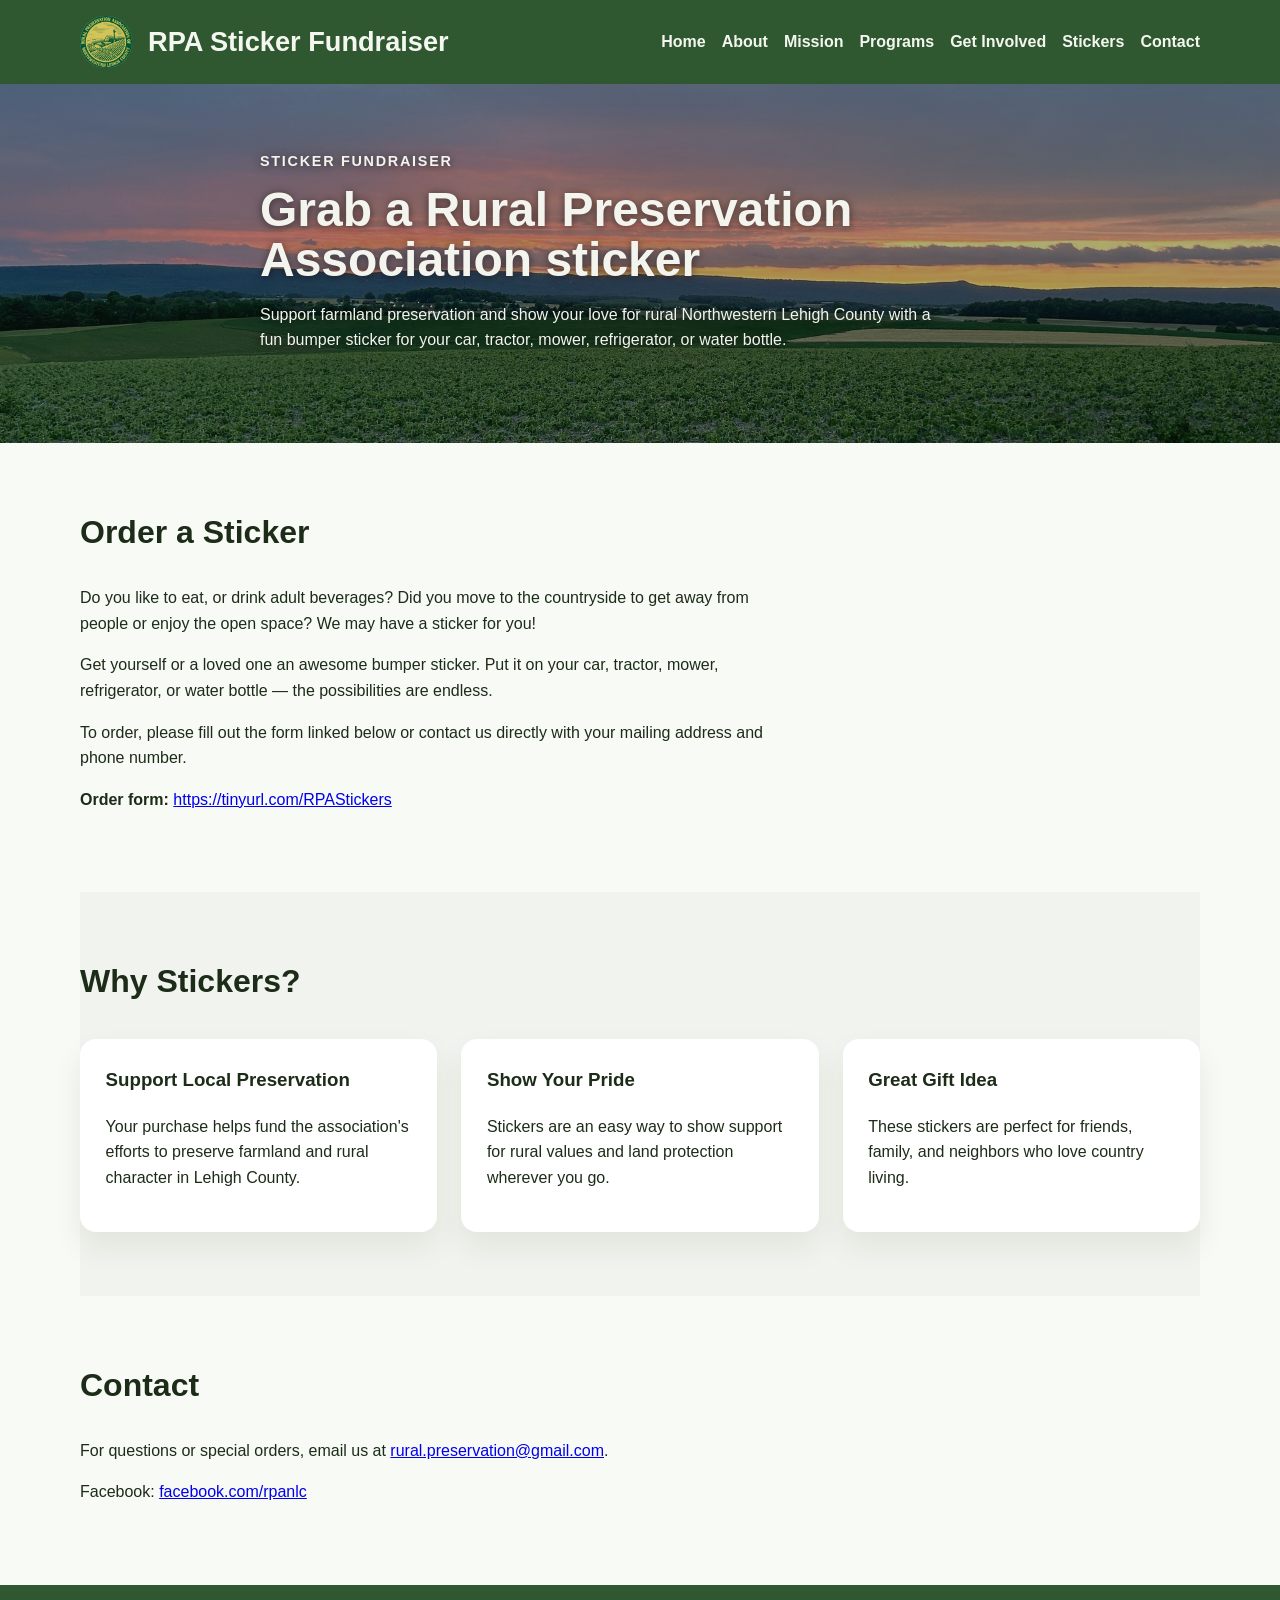
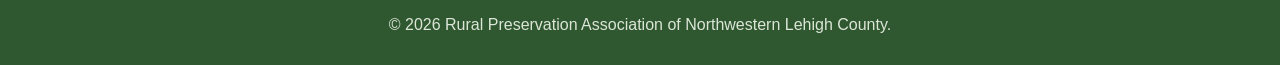
==== stickers.html @ 2c0e8fca "Initial commit" ====
<!doctype html>
<html lang="en">
<head>
  <meta charset="UTF-8" />
  <meta name="viewport" content="width=device-width, initial-scale=1.0" />
  <title>RPA Sticker Fundraiser</title>
  <link rel="stylesheet" href="styles.css" />
</head>
<body>
  <header class="site-header">
    <div class="container header-inner">
      <div class="brand">
        <img class="brand-logo" src="images/RPA-header-logo.png" alt="RPA logo" />
        <h1>RPA Sticker Fundraiser</h1>
      </div>
      <nav class="site-nav">
        <a href="index.html">Home</a>
        <a href="index.html#about">About</a>
        <a href="index.html#mission">Mission</a>
        <a href="index.html#programs">Programs</a>
        <a href="index.html#get-involved">Get Involved</a>
        <a href="#stickers">Stickers</a>
        <a href="index.html#contact">Contact</a>
      </nav>
    </div>
  </header>

  <main>
    <section class="hero">
      <div class="container hero-copy">
        <span class="eyebrow">Sticker Fundraiser</span>
        <h2>Grab a Rural Preservation Association sticker</h2>
        <p>Support farmland preservation and show your love for rural Northwestern Lehigh County with a fun bumper sticker for your car, tractor, mower, refrigerator, or water bottle.</p>
      </div>
    </section>

    <section id="stickers" class="section container">
      <div class="section-inner">
        <div>
          <h2>Order a Sticker</h2>
          <p>Do you like to eat, or drink adult beverages? Did you move to the countryside to get away from people or enjoy the open space? We may have a sticker for you!</p>
          <p>Get yourself or a loved one an awesome bumper sticker. Put it on your car, tractor, mower, refrigerator, or water bottle — the possibilities are endless.</p>
          <p>To order, please fill out the form linked below or contact us directly with your mailing address and phone number.</p>
          <p><strong>Order form:</strong> <a href="https://tinyurl.com/RPAStickers" target="_blank" rel="noopener noreferrer">https://tinyurl.com/RPAStickers</a></p>
        </div>
      </div>
    </section>

    <section class="section alt container">
      <h2>Why Stickers?</h2>
      <div class="program-grid">
        <article>
          <h3>Support Local Preservation</h3>
          <p>Your purchase helps fund the association's efforts to preserve farmland and rural character in Lehigh County.</p>
        </article>
        <article>
          <h3>Show Your Pride</h3>
          <p>Stickers are an easy way to show support for rural values and land protection wherever you go.</p>
        </article>
        <article>
          <h3>Great Gift Idea</h3>
          <p>These stickers are perfect for friends, family, and neighbors who love country living.</p>
        </article>
      </div>
    </section>

    <section id="contact" class="section container">
      <h2>Contact</h2>
      <p>For questions or special orders, email us at <a href="mailto:rural.preservation@gmail.com">rural.preservation@gmail.com</a>.</p>
      <p>Facebook: <a href="https://www.facebook.com/rpanlc" target="_blank" rel="noopener noreferrer">facebook.com/rpanlc</a></p>
    </section>
  </main>

  <footer class="site-footer">
    <div class="container">
      <p>© 2026 Rural Preservation Association of Northwestern Lehigh County.</p>
    </div>
  </footer>
</body>
</html>
---- styles.css ----
:root {
  color-scheme: light;
  font-family: 'Segoe UI', Tahoma, Geneva, Verdana, sans-serif;
  background: #f7faf5;
  color: #1d2c18;
  line-height: 1.6;
  font-size: 16px;
}

* {
  box-sizing: border-box;
}

body {
  margin: 0;
}

img {
  max-width: 100%;
  display: block;
}

.container {
  width: min(1120px, calc(100% - 2rem));
  margin: 0 auto;
}

.site-header {
  background: #2f5730;
  color: #f4f7ef;
  padding: 1rem 0;
}

.header-inner {
  display: flex;
  align-items: center;
  justify-content: space-between;
  gap: 2rem;
}

.brand {
  display: flex;
  align-items: center;
  gap: 1rem;
}

.brand-logo {
  width: 52px;
  height: auto;
  display: block;
}

.brand h1 {
  margin: 0;
  font-size: 1.7rem;
}

.brand p {
  margin: 0.35rem 0 0;
  max-width: 32rem;
}

.site-nav {
  display: flex;
  flex-wrap: wrap;
  gap: 1rem;
}

.site-nav a {
  color: #f4f7ef;
  text-decoration: none;
  font-weight: 600;
}

.hero {
  background: linear-gradient(rgba(15, 36, 16, 0.35), rgba(15, 36, 16, 0.35)), url('images/RPA_background.jpg');
  background-position: center;
  background-size: cover;
  background-repeat: no-repeat;
  padding: 4rem 0;
}

.hero-copy {
  max-width: 760px;
  color: #f3f4ee;
  text-shadow: 0 1px 8px rgba(0, 0, 0, 0.55);
}

.eyebrow {
  display: inline-block;
  font-size: 0.9rem;
  font-weight: 700;
  letter-spacing: 0.12em;
  text-transform: uppercase;
  color: #f3f4ee;
  margin-bottom: 0.75rem;
}

.hero h2 {
  margin: 0 0 1rem;
  font-size: clamp(2rem, 4vw, 3rem);
  line-height: 1.05;
}

.hero p {
  max-width: 42rem;
  margin: 0 0 1.65rem;
}

.button {
  display: inline-block;
  padding: 0.9rem 1.6rem;
  background: #38642a;
  color: #f7faf5;
  text-decoration: none;
  border-radius: 999px;
  font-weight: 700;
}

.section {
  padding: 4rem 0;
}

.section.alt {
  background: #f1f4ee;
}

.section h2 {
  margin-top: 0;
  font-size: 2rem;
}

.section p,
.section ul,
.section li {
  max-width: 44rem;
}

.section ul {
  padding-left: 1.4rem;
}

.section ul li {
  margin-bottom: 0.8rem;
}

.section-inner {
  display: grid;
  gap: 2rem;
  grid-template-columns: 1fr 320px;
  align-items: start;
}

.feature-grid,
.program-grid,
.cta-grid {
  display: grid;
  gap: 1.5rem;
  margin-top: 2rem;
}

.about-image img {
  display: block;
  width: 100%;
  max-width: 320px;
  height: auto;
  border-radius: 10px;
  box-shadow: 0 8px 24px rgba(39,57,30,0.12);
}

.feature-grid article,
.program-grid article,
.cta-grid div {
  background: #fff;
  border-radius: 1rem;
  padding: 1.6rem;
  box-shadow: 0 15px 30px rgba(39, 57, 30, 0.08);
}

.feature-grid article h3,
.program-grid article h3,
.cta-grid h3 {
  margin-top: 0;
}

.program-grid {
  grid-template-columns: repeat(3, minmax(0, 1fr));
}

.cta-grid {
  grid-template-columns: repeat(3, minmax(0, 1fr));
}

.site-footer {
  background: #2f5730;
  color: #dce6d7;
  padding: 1.7rem 0;
}

.site-footer p {
  margin: 0;
  text-align: center;
}

@media (max-width: 880px) {
  .header-inner,
  .section-inner,
  .program-grid,
  .cta-grid {
    grid-template-columns: 1fr;
  }

  .site-nav {
    justify-content: flex-start;
  }
}

@media (max-width: 620px) {
  .hero {
    padding: 3rem 0;
  }

  .hero h2 {
    font-size: 2.2rem;
  }
}
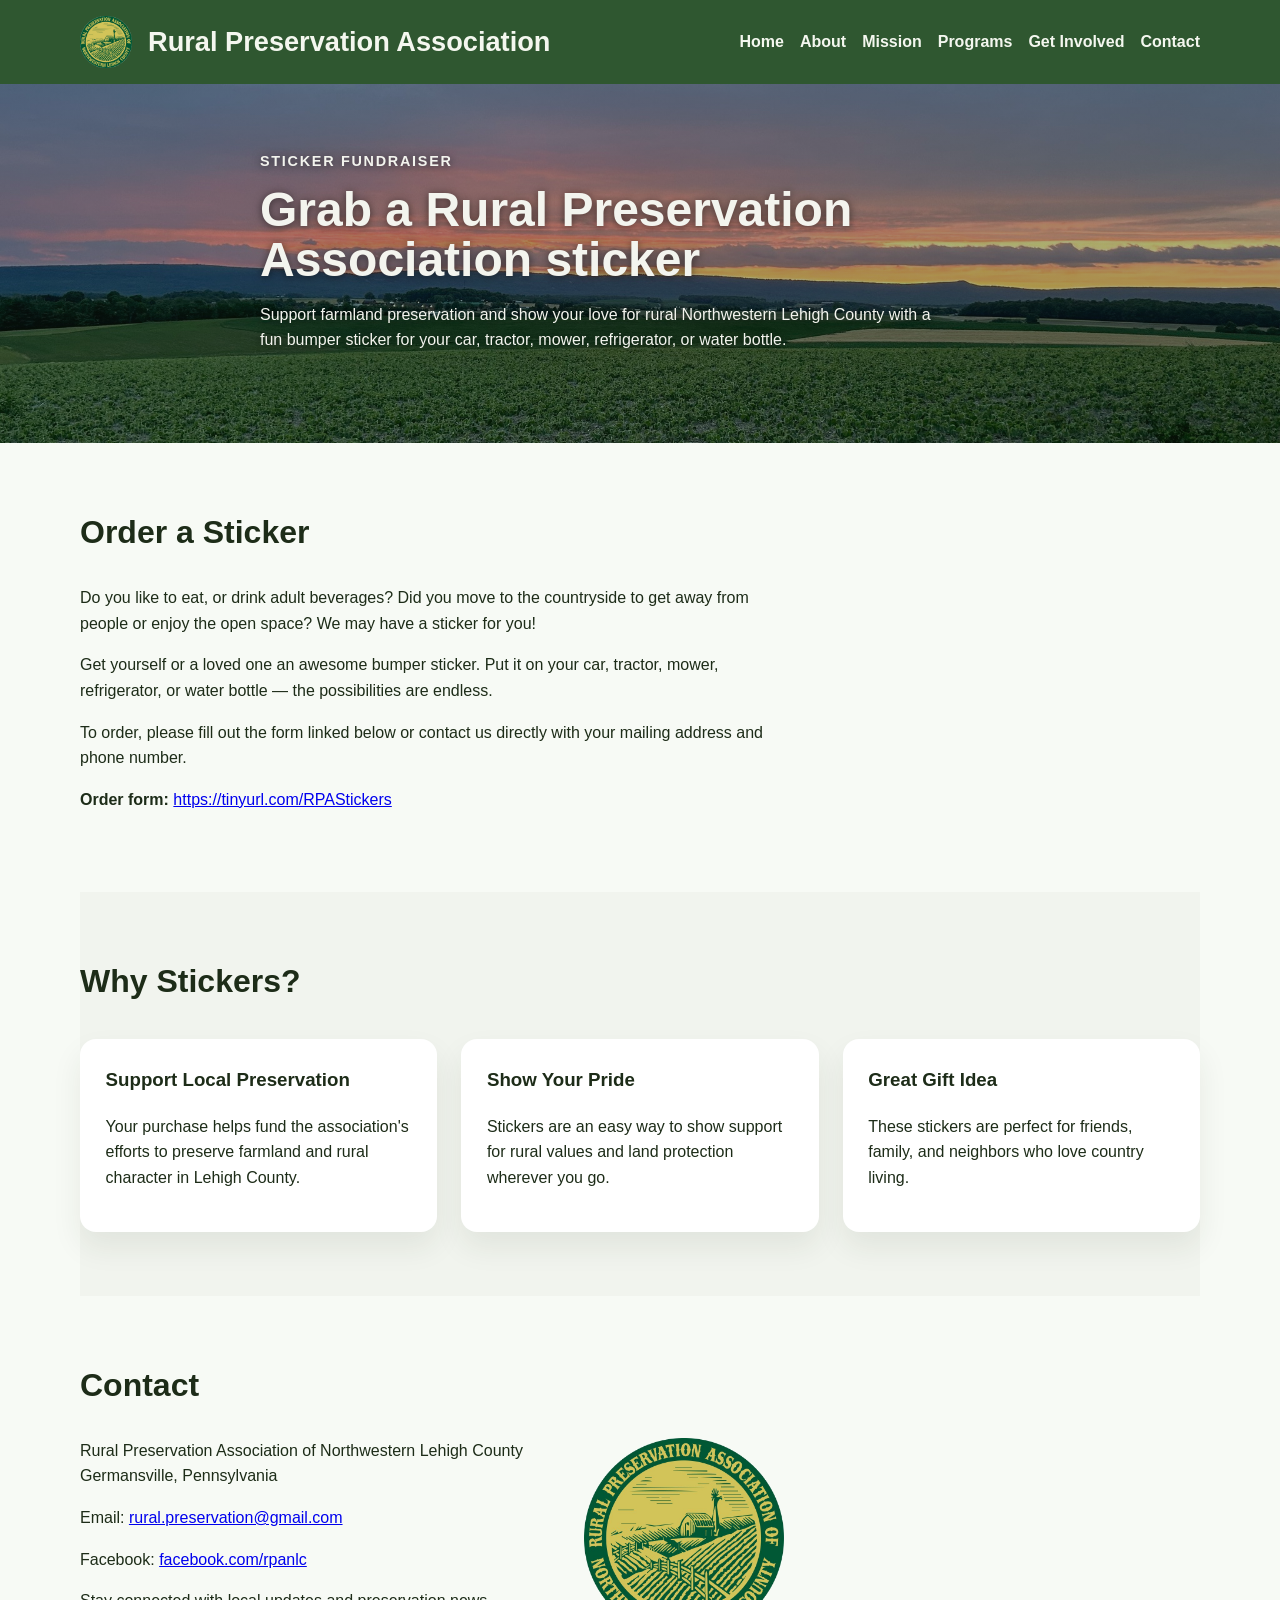
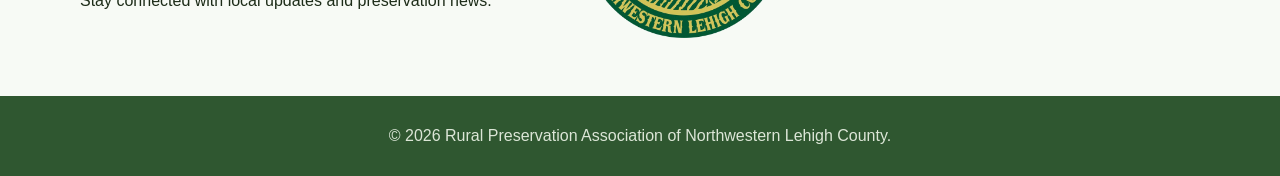
==== commit 17a3a0ab: "updated contact section" ====
--- a/stickers.html
+++ b/stickers.html
@@ -11,7 +11,7 @@
     <div class="container header-inner">
       <div class="brand">
         <img class="brand-logo" src="images/RPA-header-logo.png" alt="RPA logo" />
-        <h1>RPA Sticker Fundraiser</h1>
+        <h1>Rural Preservation Association</h1>
       </div>
       <nav class="site-nav">
         <a href="index.html">Home</a>
@@ -19,7 +19,6 @@
         <a href="index.html#mission">Mission</a>
         <a href="index.html#programs">Programs</a>
         <a href="index.html#get-involved">Get Involved</a>
-        <a href="#stickers">Stickers</a>
         <a href="index.html#contact">Contact</a>
       </nav>
     </div>
@@ -64,10 +63,13 @@
       </div>
     </section>
 
-    <section id="contact" class="section container">
+    <section id="contact" class="section container" style="height: 400px;">
       <h2>Contact</h2>
-      <p>For questions or special orders, email us at <a href="mailto:rural.preservation@gmail.com">rural.preservation@gmail.com</a>.</p>
+      <p><img src="images/RPA-header-logo.png" alt="RPA logo" class="contact-logo" /></p>
+      <p>Rural Preservation Association of Northwestern Lehigh County<br>Germansville, Pennsylvania</p>
+      <p>Email: <a href="mailto:rural.preservation@gmail.com" target="_blank" rel="noopener noreferrer">rural.preservation@gmail.com</a></p>
       <p>Facebook: <a href="https://www.facebook.com/rpanlc" target="_blank" rel="noopener noreferrer">facebook.com/rpanlc</a></p>
+      <p>Stay connected with local updates and preservation news.</p>
     </section>
   </main>
 
--- a/styles.css
+++ b/styles.css
@@ -224,3 +224,21 @@
     font-size: 2.2rem;
   }
 }
+
+/* Contact logo styling: smaller and positioned to the right of text */
+#contact .contact-logo {
+  width: 200px;
+  height: auto;
+  float: right;
+  margin-left: 1rem;
+  margin-bottom: 0.5rem;
+}
+
+@media (max-width: 620px) {
+  #contact .contact-logo {
+    float: none;
+    display: block;
+    margin: 0 0 1rem 0;
+    width: 64px;
+  }
+}
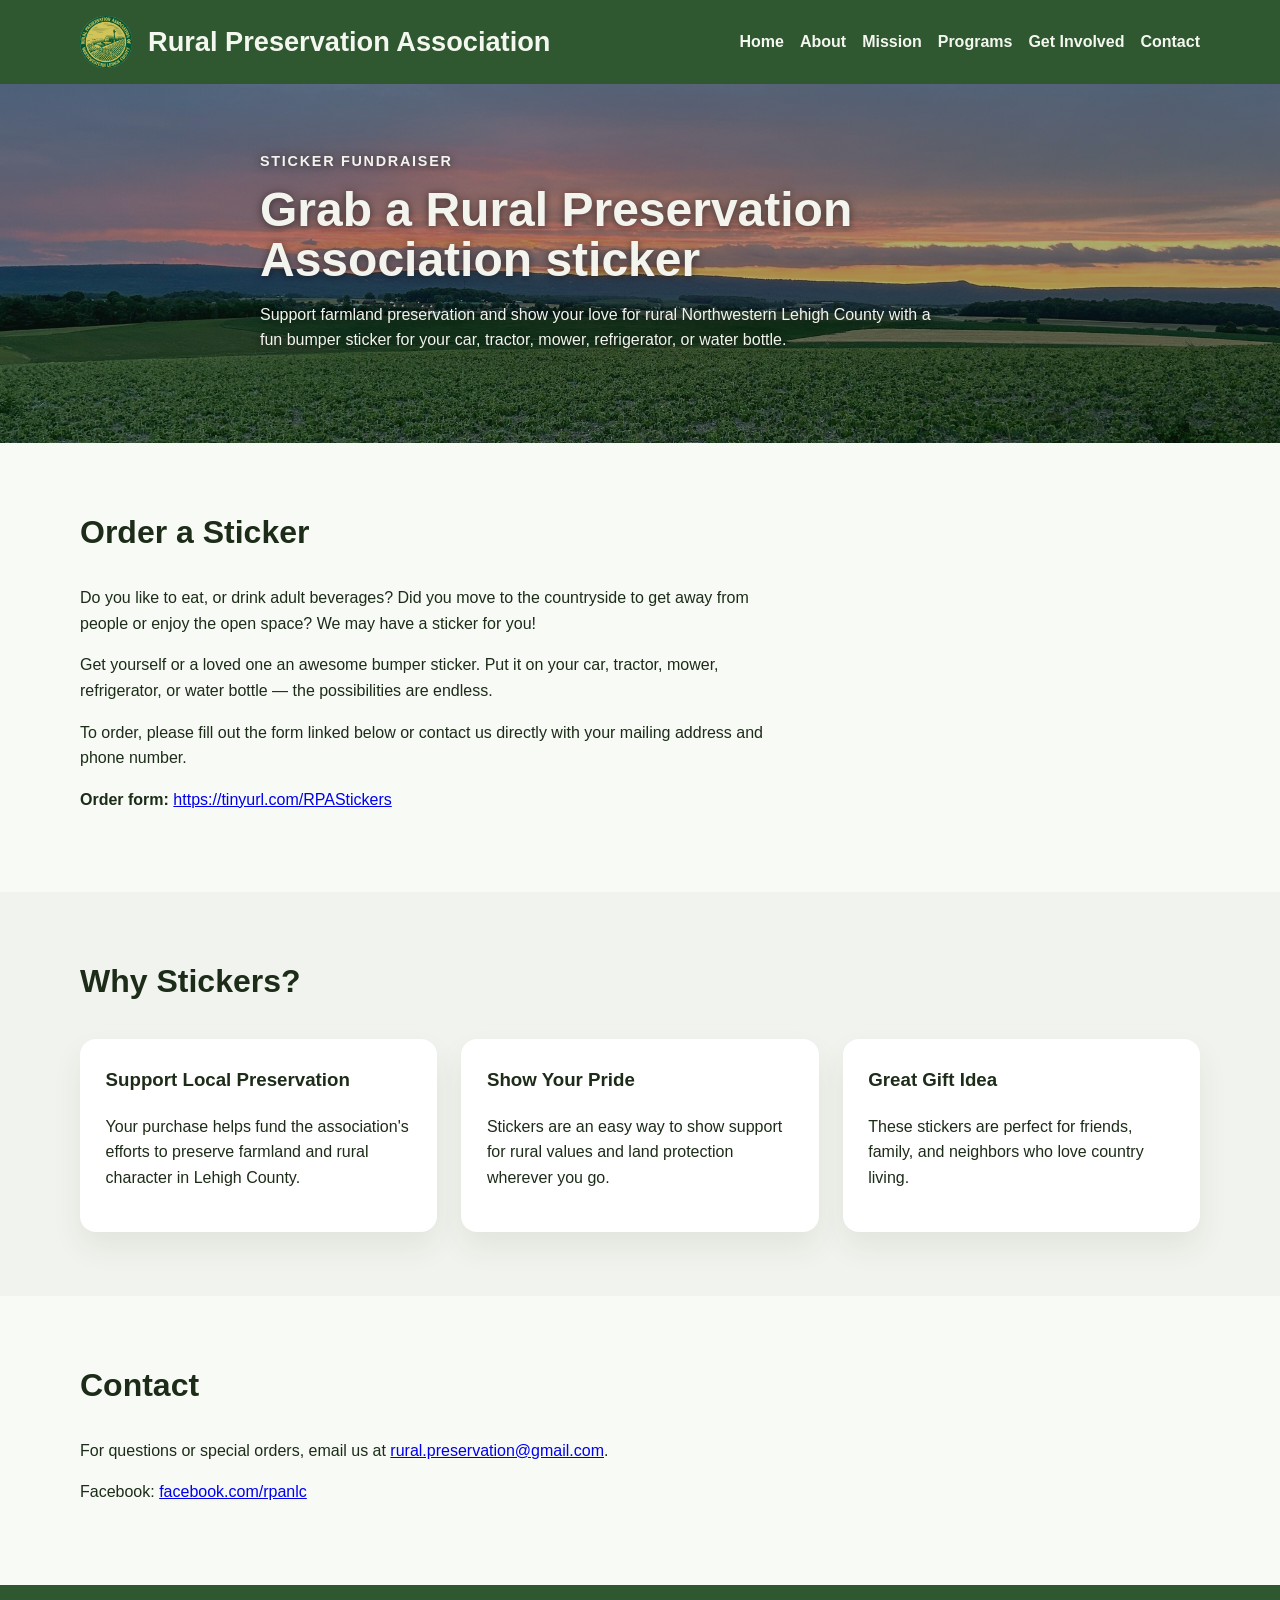
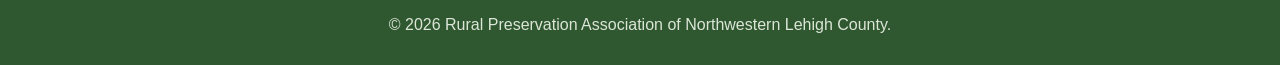
==== commit 113786d7: "Fixed some styling" ====
--- a/stickers.html
+++ b/stickers.html
@@ -45,31 +45,30 @@
       </div>
     </section>
 
-    <section class="section alt container">
-      <h2>Why Stickers?</h2>
-      <div class="program-grid">
-        <article>
-          <h3>Support Local Preservation</h3>
-          <p>Your purchase helps fund the association's efforts to preserve farmland and rural character in Lehigh County.</p>
-        </article>
-        <article>
-          <h3>Show Your Pride</h3>
-          <p>Stickers are an easy way to show support for rural values and land protection wherever you go.</p>
-        </article>
-        <article>
-          <h3>Great Gift Idea</h3>
-          <p>These stickers are perfect for friends, family, and neighbors who love country living.</p>
-        </article>
+    <section class="section alt">
+      <div class="container">
+        <h2>Why Stickers?</h2>
+        <div class="program-grid">
+          <article>
+            <h3>Support Local Preservation</h3>
+            <p>Your purchase helps fund the association's efforts to preserve farmland and rural character in Lehigh County.</p>
+          </article>
+          <article>
+            <h3>Show Your Pride</h3>
+            <p>Stickers are an easy way to show support for rural values and land protection wherever you go.</p>
+          </article>
+          <article>
+            <h3>Great Gift Idea</h3>
+            <p>These stickers are perfect for friends, family, and neighbors who love country living.</p>
+          </article>
+        </div>
       </div>
     </section>
 
-    <section id="contact" class="section container" style="height: 400px;">
+    <section id="contact" class="section container">
       <h2>Contact</h2>
-      <p><img src="images/RPA-header-logo.png" alt="RPA logo" class="contact-logo" /></p>
-      <p>Rural Preservation Association of Northwestern Lehigh County<br>Germansville, Pennsylvania</p>
-      <p>Email: <a href="mailto:rural.preservation@gmail.com" target="_blank" rel="noopener noreferrer">rural.preservation@gmail.com</a></p>
+      <p>For questions or special orders, email us at <a href="mailto:rural.preservation@gmail.com">rural.preservation@gmail.com</a>.</p>
       <p>Facebook: <a href="https://www.facebook.com/rpanlc" target="_blank" rel="noopener noreferrer">facebook.com/rpanlc</a></p>
-      <p>Stay connected with local updates and preservation news.</p>
     </section>
   </main>
 
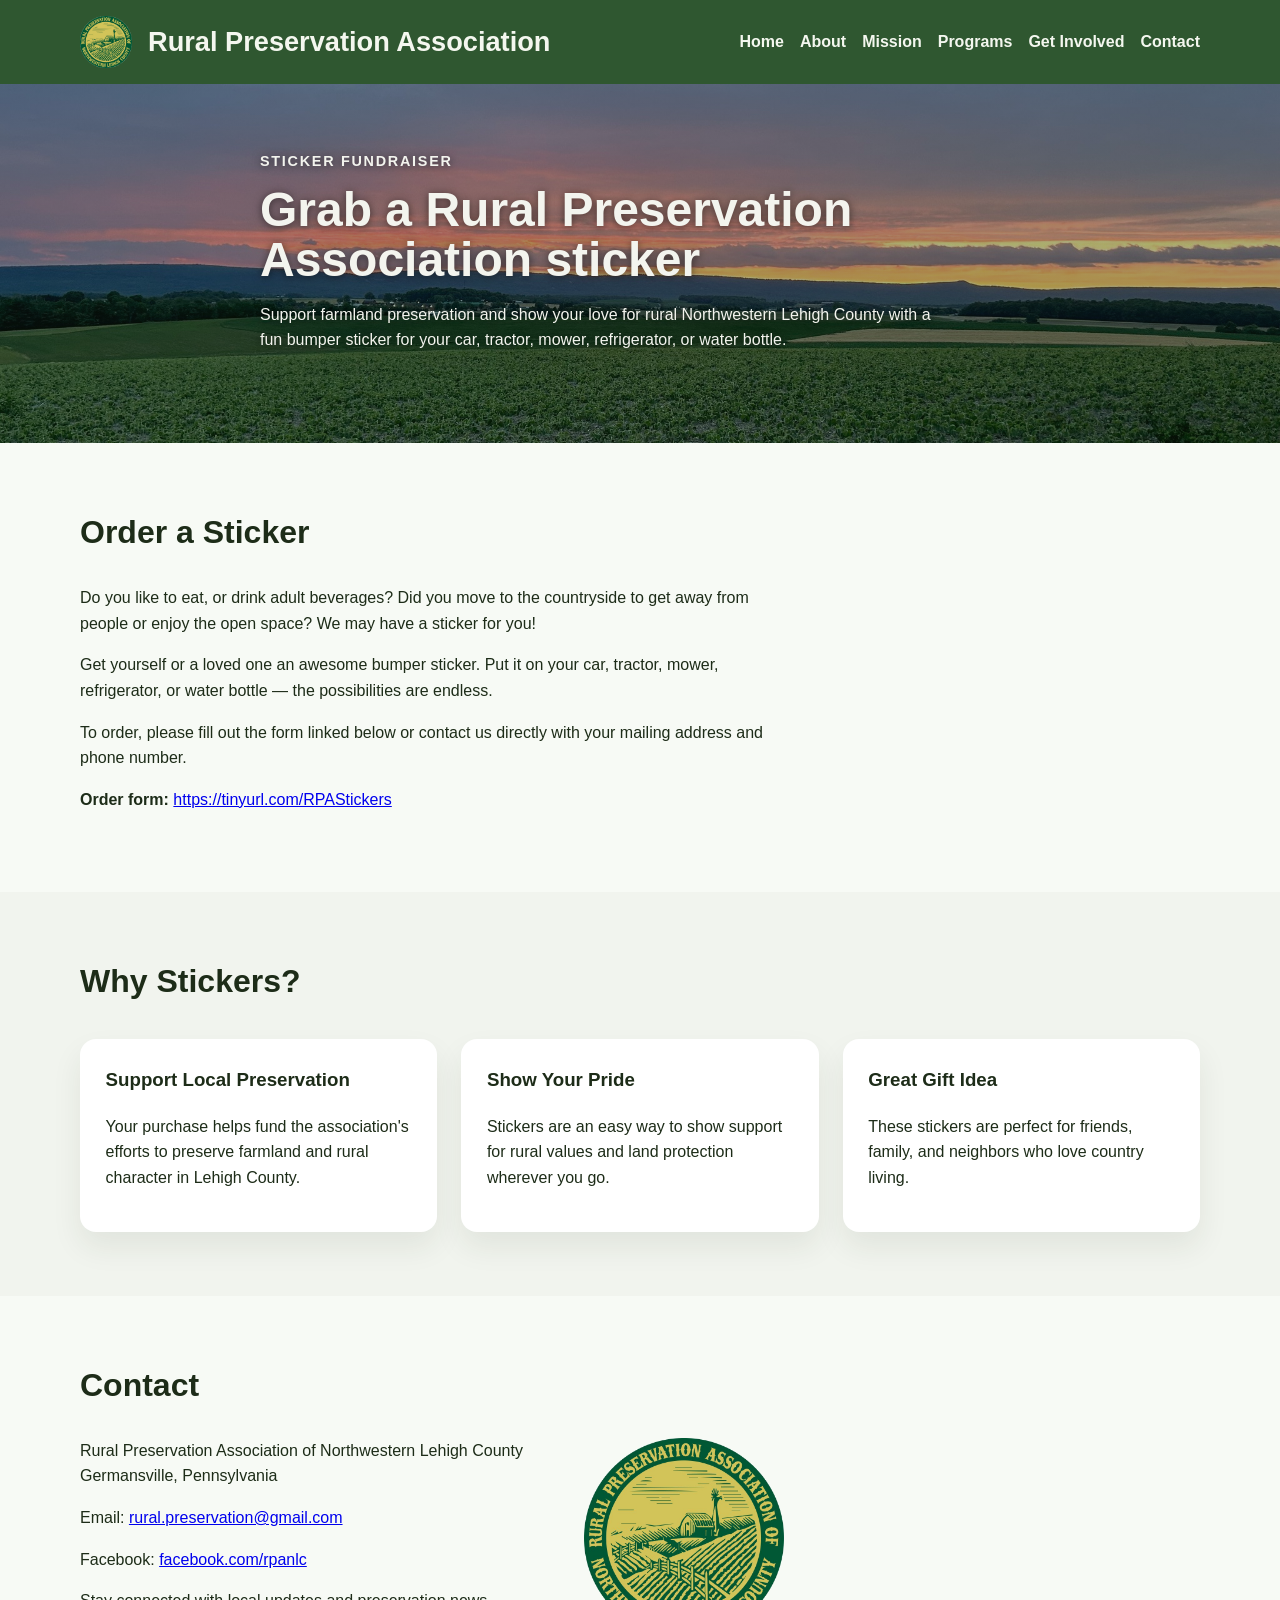
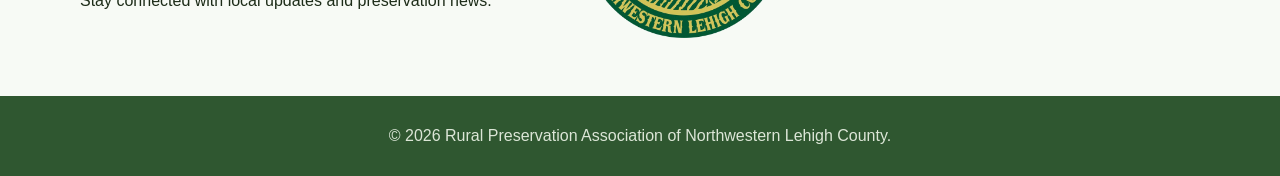
==== commit 923336cc: "Merge pull request #2 from bobyenser/wip/unsynced-20260601172239 Fixed some styling" ====
--- a/stickers.html
+++ b/stickers.html
@@ -65,10 +65,13 @@
       </div>
     </section>
 
-    <section id="contact" class="section container">
+    <section id="contact" class="section container" style="height: 400px;">
       <h2>Contact</h2>
-      <p>For questions or special orders, email us at <a href="mailto:rural.preservation@gmail.com">rural.preservation@gmail.com</a>.</p>
+      <p><img src="images/RPA-header-logo.png" alt="RPA logo" class="contact-logo" /></p>
+      <p>Rural Preservation Association of Northwestern Lehigh County<br>Germansville, Pennsylvania</p>
+      <p>Email: <a href="mailto:rural.preservation@gmail.com" target="_blank" rel="noopener noreferrer">rural.preservation@gmail.com</a></p>
       <p>Facebook: <a href="https://www.facebook.com/rpanlc" target="_blank" rel="noopener noreferrer">facebook.com/rpanlc</a></p>
+      <p>Stay connected with local updates and preservation news.</p>
     </section>
   </main>
 
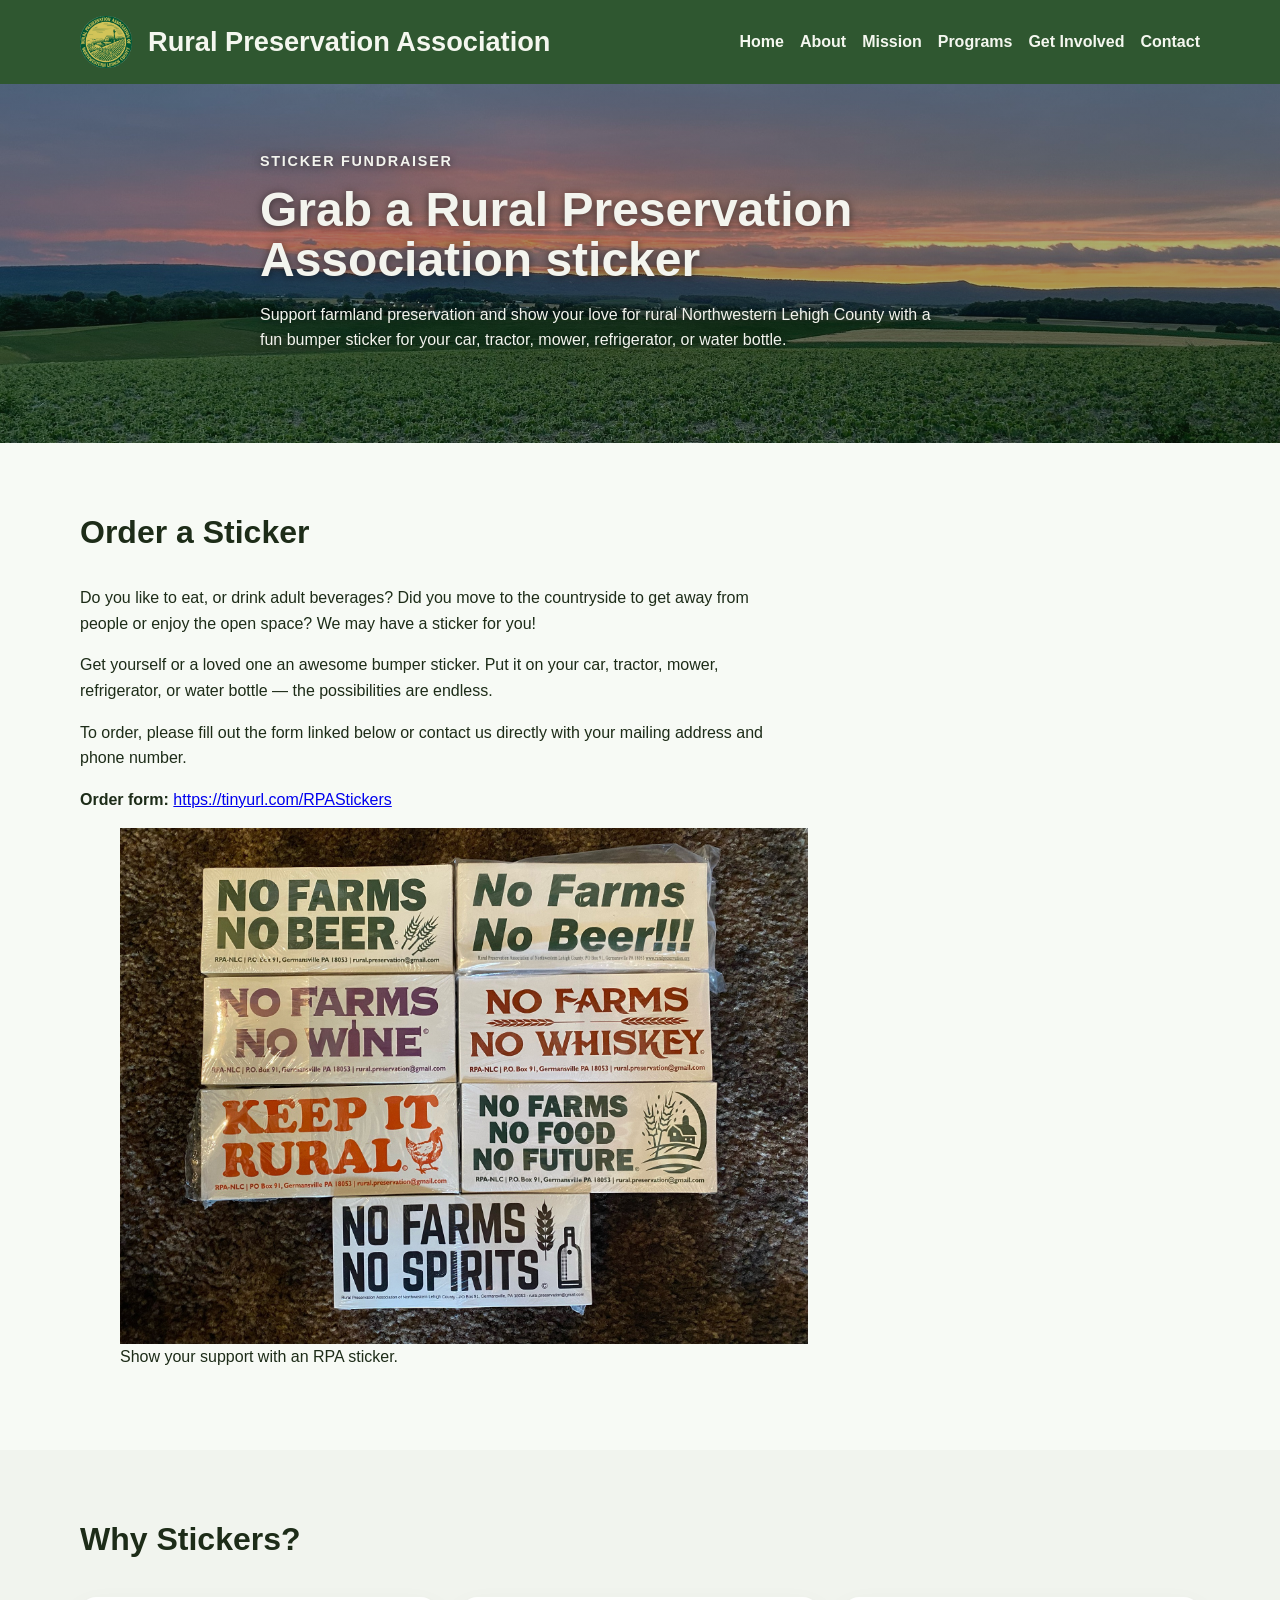
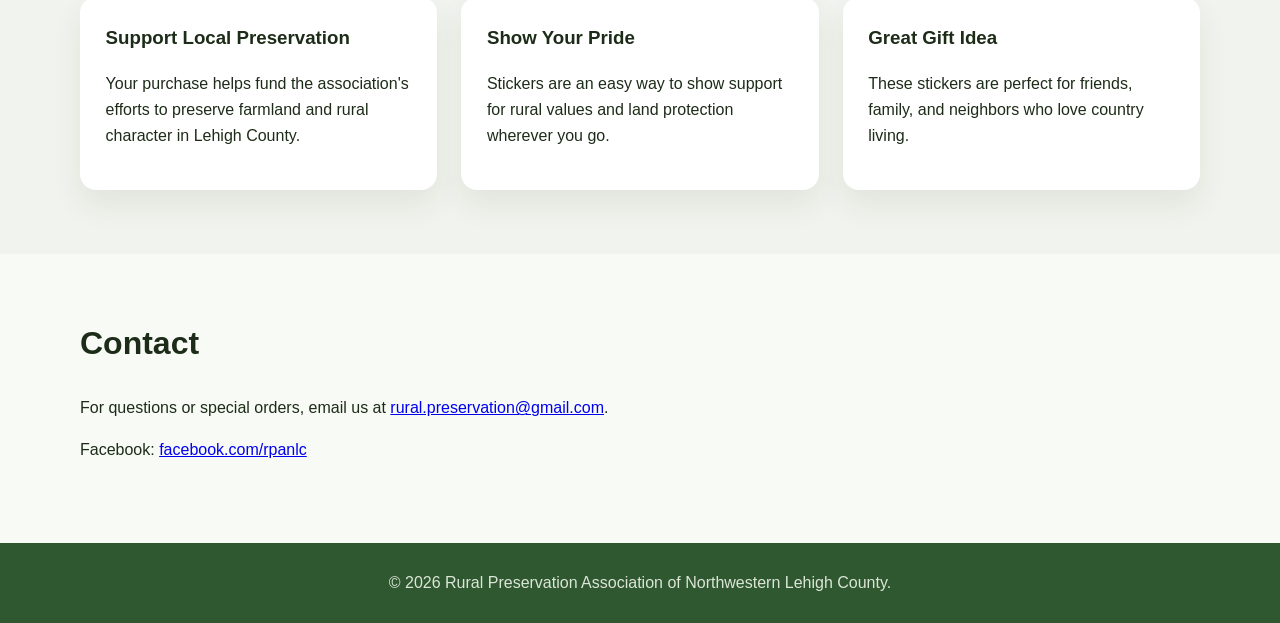
==== commit 82b3c8d6: "styling changes" ====
--- a/stickers.html
+++ b/stickers.html
@@ -41,6 +41,10 @@
           <p>Get yourself or a loved one an awesome bumper sticker. Put it on your car, tractor, mower, refrigerator, or water bottle — the possibilities are endless.</p>
           <p>To order, please fill out the form linked below or contact us directly with your mailing address and phone number.</p>
           <p><strong>Order form:</strong> <a href="https://tinyurl.com/RPAStickers" target="_blank" rel="noopener noreferrer">https://tinyurl.com/RPAStickers</a></p>
+          <figure class="sticker-image">
+            <img src="images/stickers.jpg" alt="RPA sticker design" />
+            <figcaption>Show your support with an RPA sticker.</figcaption>
+          </figure>
         </div>
       </div>
     </section>
@@ -65,13 +69,10 @@
       </div>
     </section>
 
-    <section id="contact" class="section container" style="height: 400px;">
+    <section id="contact" class="section container">
       <h2>Contact</h2>
-      <p><img src="images/RPA-header-logo.png" alt="RPA logo" class="contact-logo" /></p>
-      <p>Rural Preservation Association of Northwestern Lehigh County<br>Germansville, Pennsylvania</p>
-      <p>Email: <a href="mailto:rural.preservation@gmail.com" target="_blank" rel="noopener noreferrer">rural.preservation@gmail.com</a></p>
+      <p>For questions or special orders, email us at <a href="mailto:rural.preservation@gmail.com">rural.preservation@gmail.com</a>.</p>
       <p>Facebook: <a href="https://www.facebook.com/rpanlc" target="_blank" rel="noopener noreferrer">facebook.com/rpanlc</a></p>
-      <p>Stay connected with local updates and preservation news.</p>
     </section>
   </main>
 
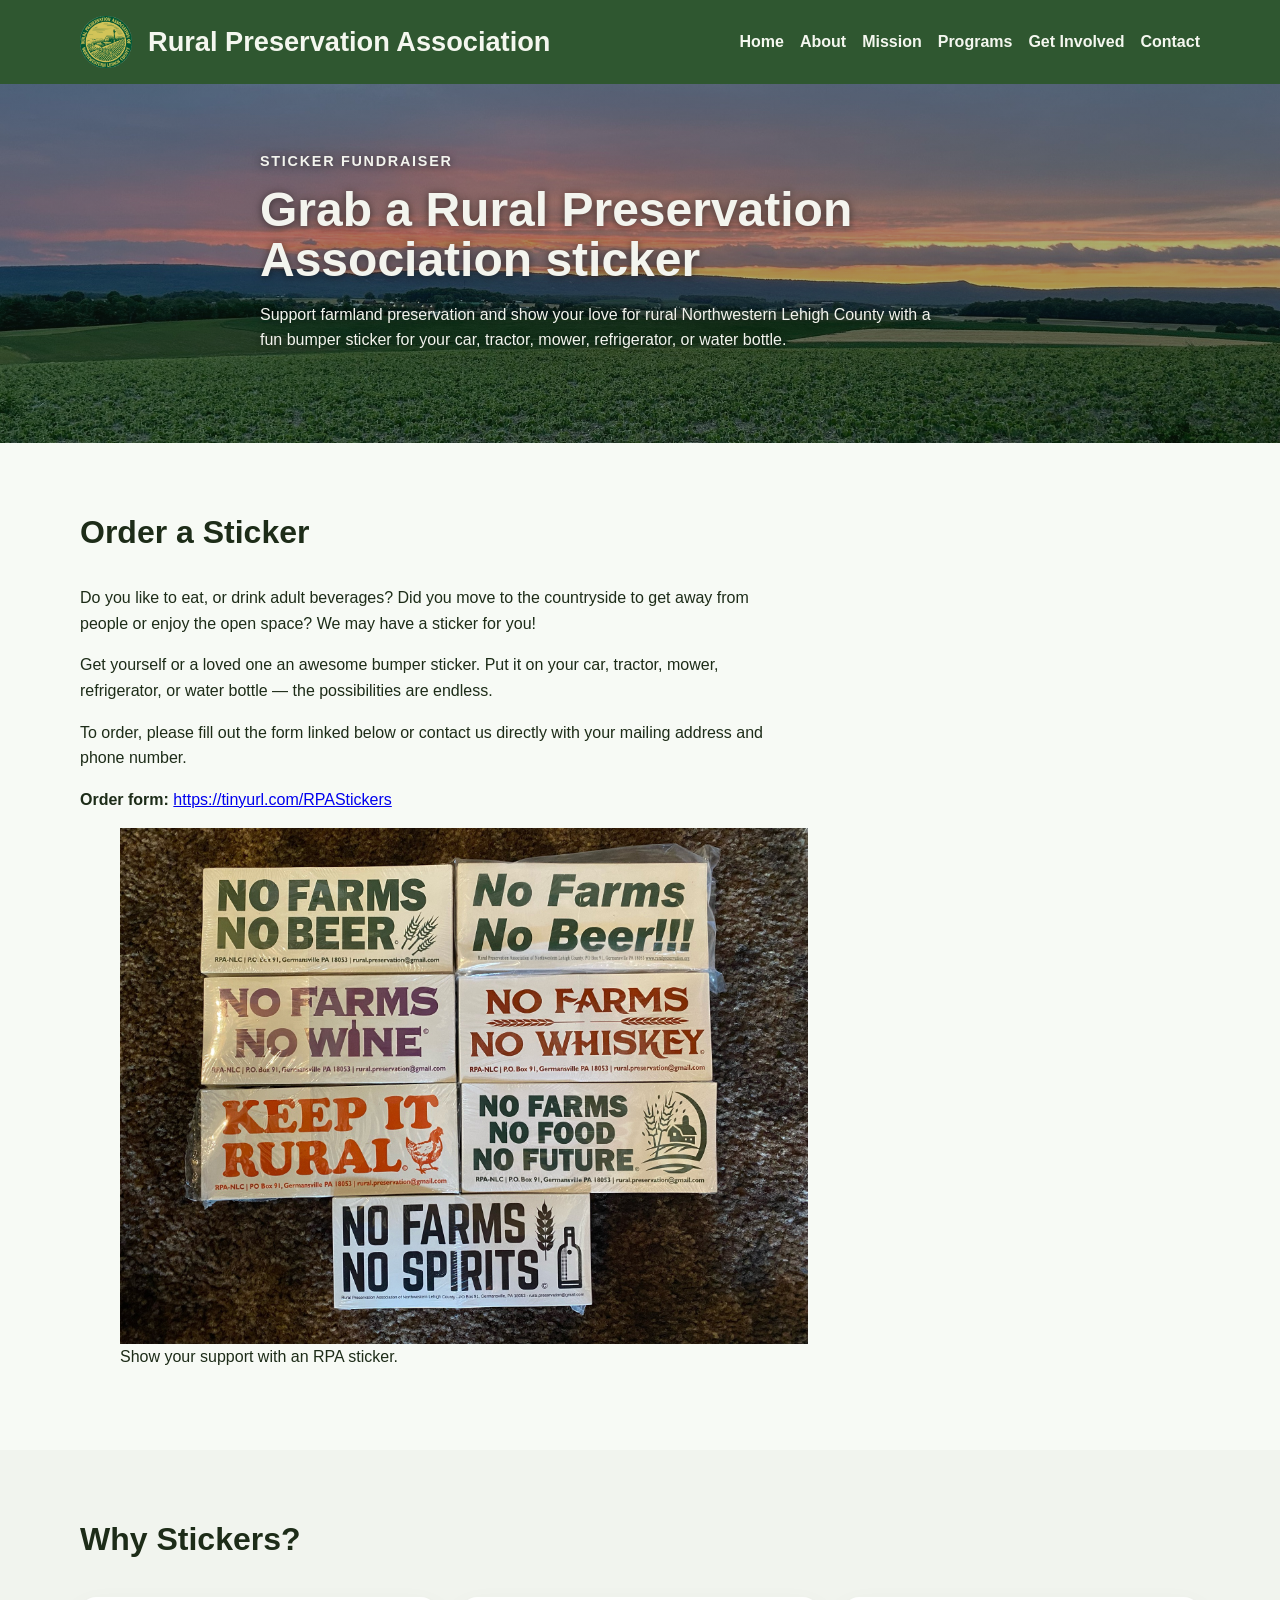
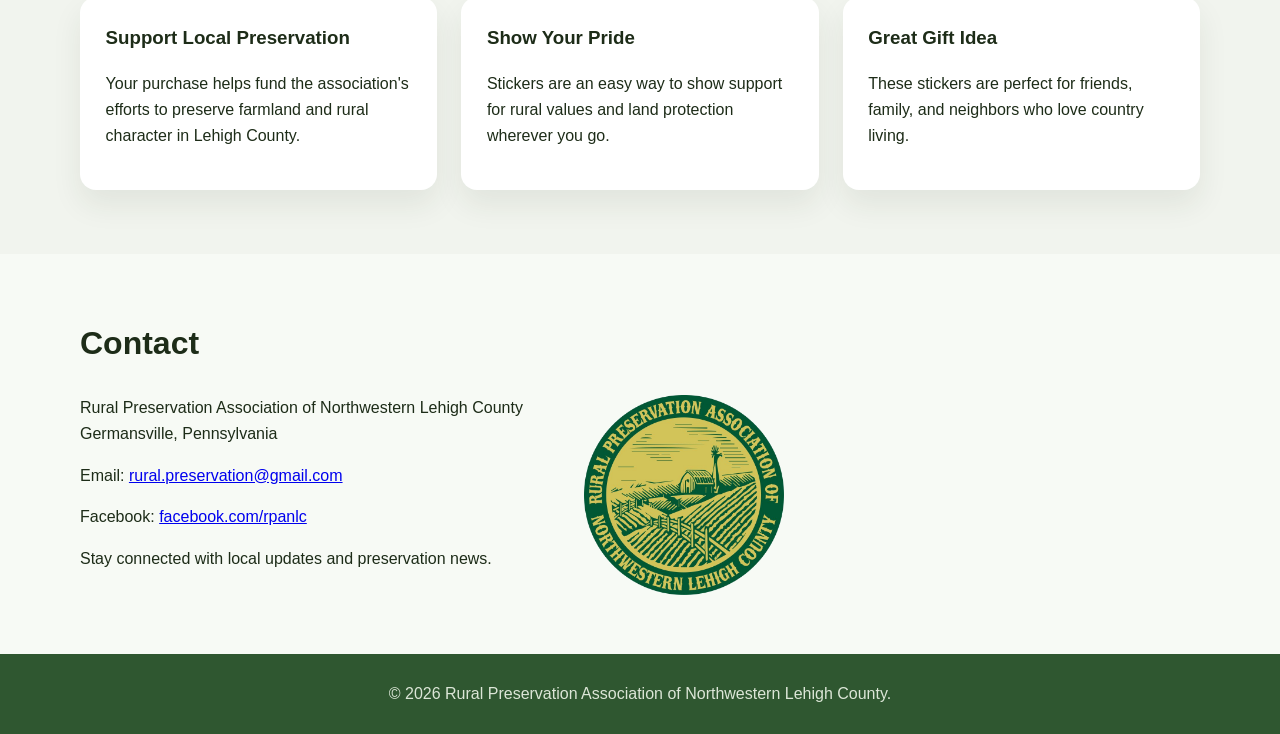
==== commit eb9bb2bd: "Merge pull request #3 from bobyenser/wip/unsynced-20260601172239 styling changes" ====
--- a/stickers.html
+++ b/stickers.html
@@ -69,10 +69,13 @@
       </div>
     </section>
 
-    <section id="contact" class="section container">
+    <section id="contact" class="section container" style="height: 400px;">
       <h2>Contact</h2>
-      <p>For questions or special orders, email us at <a href="mailto:rural.preservation@gmail.com">rural.preservation@gmail.com</a>.</p>
+      <p><img src="images/RPA-header-logo.png" alt="RPA logo" class="contact-logo" /></p>
+      <p>Rural Preservation Association of Northwestern Lehigh County<br>Germansville, Pennsylvania</p>
+      <p>Email: <a href="mailto:rural.preservation@gmail.com" target="_blank" rel="noopener noreferrer">rural.preservation@gmail.com</a></p>
       <p>Facebook: <a href="https://www.facebook.com/rpanlc" target="_blank" rel="noopener noreferrer">facebook.com/rpanlc</a></p>
+      <p>Stay connected with local updates and preservation news.</p>
     </section>
   </main>
 
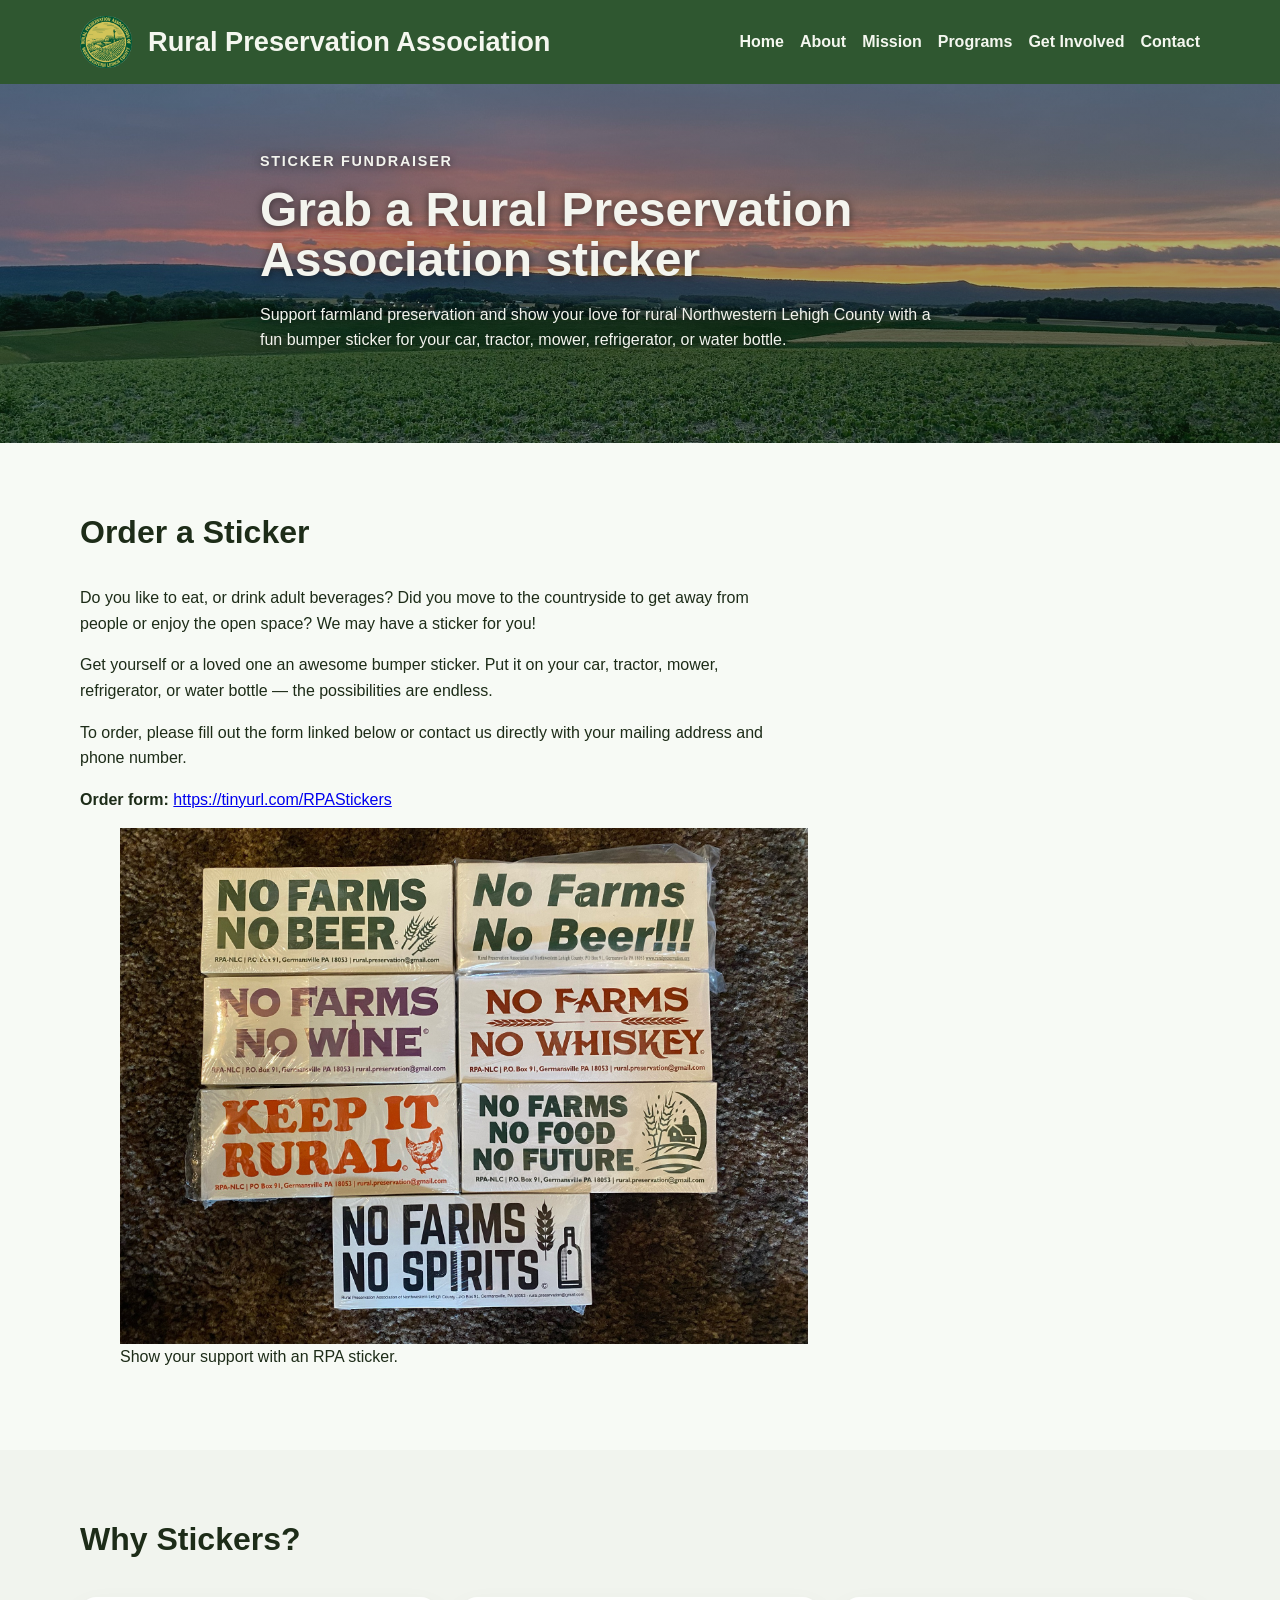
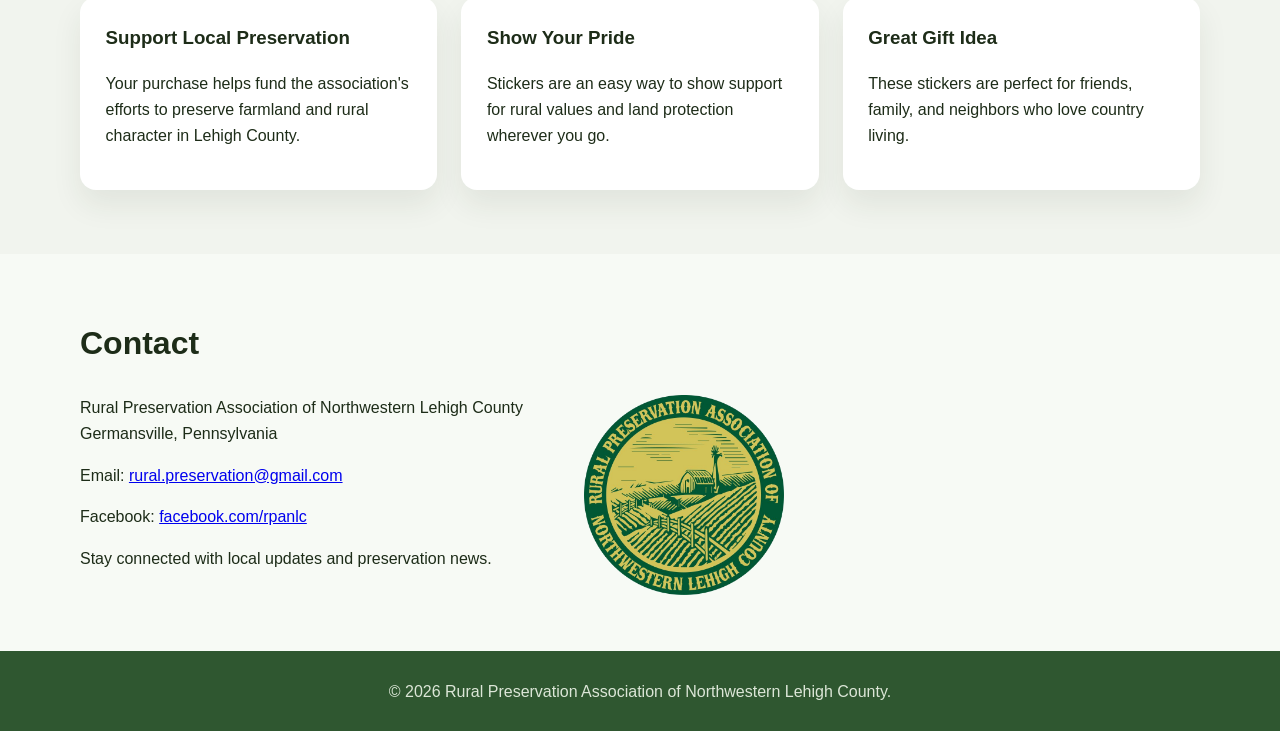
==== commit ac176aeb: "made menu responsive and added media query to styles.css" ====
--- a/stickers.html
+++ b/stickers.html
@@ -13,7 +13,11 @@
         <img class="brand-logo" src="images/RPA-header-logo.png" alt="RPA logo" />
         <h1>Rural Preservation Association</h1>
       </div>
-      <nav class="site-nav">
+      <input type="checkbox" id="nav-toggle" class="nav-toggle-input" aria-hidden="true" />
+      <label for="nav-toggle" class="nav-toggle" aria-label="Toggle menu">
+        <span></span>
+      </label>
+      <nav id="site-navigation" class="site-nav">
         <a href="index.html">Home</a>
         <a href="index.html#about">About</a>
         <a href="index.html#mission">Mission</a>
@@ -69,7 +73,7 @@
       </div>
     </section>
 
-    <section id="contact" class="section container" style="height: 400px;">
+    <section id="contact" class="section container">
       <h2>Contact</h2>
       <p><img src="images/RPA-header-logo.png" alt="RPA logo" class="contact-logo" /></p>
       <p>Rural Preservation Association of Northwestern Lehigh County<br>Germansville, Pennsylvania</p>
--- a/styles.css
+++ b/styles.css
@@ -64,6 +64,82 @@
   display: flex;
   flex-wrap: wrap;
   gap: 1rem;
+}
+
+.nav-toggle-input {
+  position: absolute;
+  width: 0;
+  height: 0;
+  opacity: 0;
+  pointer-events: none;
+}
+
+.nav-toggle {
+  display: none;
+  align-items: center;
+  justify-content: center;
+  width: 44px;
+  height: 44px;
+  min-width: 44px;
+  min-height: 44px;
+  overflow: visible;
+  border: 1px solid rgba(255,255,255,0.2);
+  border-radius: 12px;
+  background: rgba(255,255,255,0.08);
+  color: #f4f7ef;
+  cursor: pointer;
+  transition: background 0.2s ease;
+}
+
+.nav-toggle:hover,
+.nav-toggle:focus-visible {
+  background: rgba(255,255,255,0.16);
+}
+
+.nav-toggle span {
+  display: block;
+  width: 1.2rem;
+  height: 0.15rem;
+  background: currentColor;
+  position: relative;
+  transform-origin: center center;
+  transition: background 0.2s ease;
+}
+
+.nav-toggle span::before,
+.nav-toggle span::after {
+  content: '';
+  position: absolute;
+  left: 0;
+  width: 100%;
+  height: 100%;
+  background: currentColor;
+  transform-origin: center center;
+  transition: transform 0.2s ease;
+}
+
+.nav-toggle span::before {
+  transform: translateY(-0.35rem);
+}
+
+.nav-toggle span::after {
+  transform: translateY(0.35rem);
+}
+
+.nav-toggle-input:checked + .nav-toggle span {
+  background: transparent;
+}
+
+.nav-toggle-input:checked + .nav-toggle span::before {
+  transform: rotate(45deg);
+}
+
+.nav-toggle-input:checked + .nav-toggle span::after {
+  transform: rotate(-45deg);
+}
+
+.nav-toggle-input:checked + .nav-toggle {
+  background: rgba(255,255,255,0.16);
 }
 
 .site-nav a {
@@ -210,8 +286,36 @@
     grid-template-columns: 1fr;
   }
 
+  .header-inner {
+    position: relative;
+    align-items: flex-start;
+    gap: 1rem;
+  }
+
+  .nav-toggle {
+    display: inline-flex;
+    order: 1;
+    z-index: 2;
+  }
+
   .site-nav {
-    justify-content: flex-start;
+    position: absolute;
+    top: 100%;
+    right: 0;
+    width: min(260px, 80%);
+    display: none;
+    flex-direction: column;
+    gap: 0.75rem;
+    margin: 0;
+    padding: 1rem;
+    border-radius: 1rem;
+    background: rgba(47, 87, 48, 0.96);
+    border: 1px solid rgba(255, 255, 255, 0.18);
+    box-shadow: 0 15px 30px rgba(15, 36, 16, 0.18);
+  }
+
+  .nav-toggle-input:checked ~ .site-nav {
+    display: flex;
   }
 }
 
